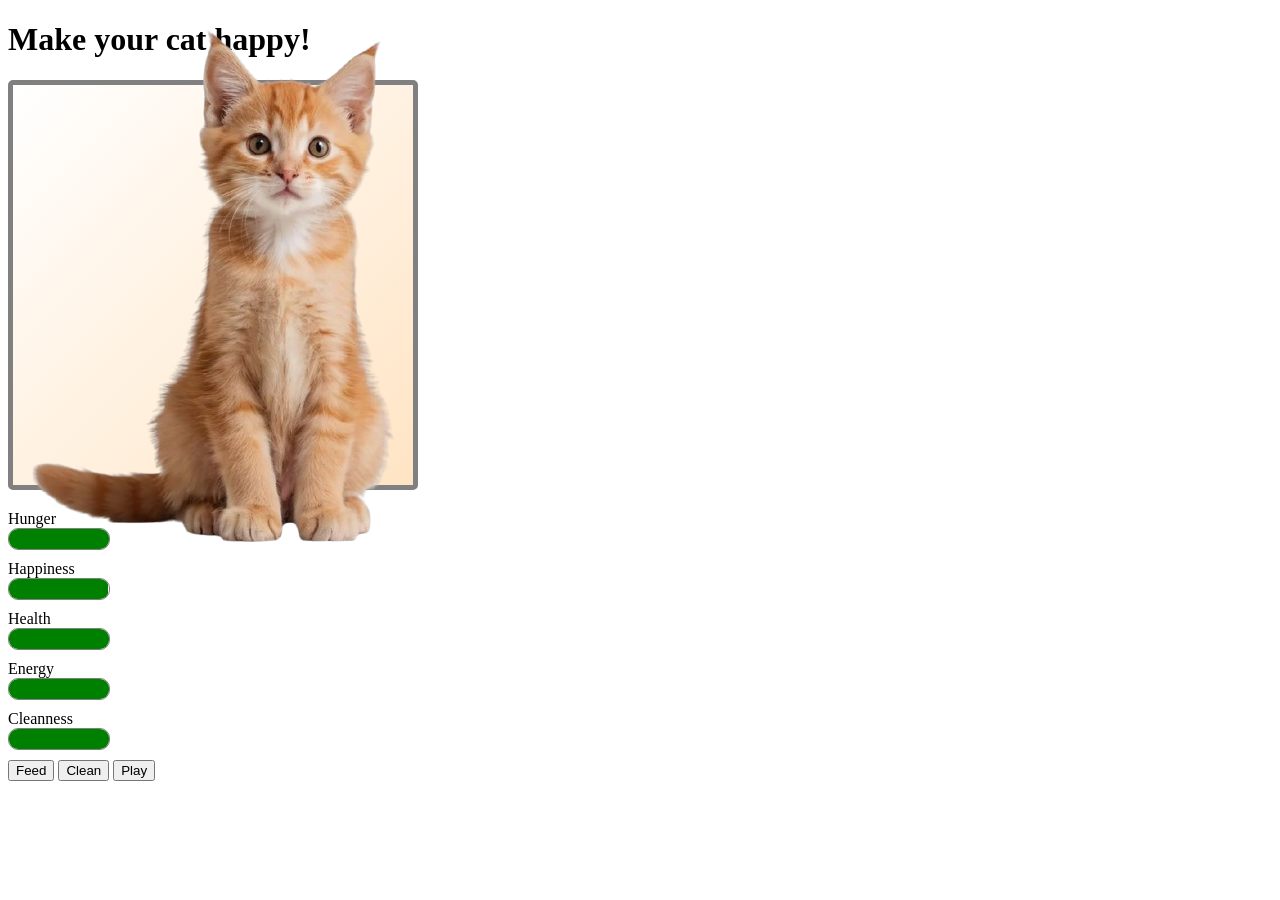
==== cat.html @ 115640b6 "latest update" ====
<!DOCTYPE html>
<html lang="en">
<head>
    <meta charset="UTF-8">
    <meta name="viewport" content="width=device-width, initial-scale=1.0">
    <title>Purrfect Day!</title>
    <link rel="stylesheet" href="style2.css">
</head>
<body>
    <h1>Make your cat happy!</h1>
    <div class="room">
        <div class="pou"><img src="./assets/cat.png" alt="cat" id="cat"></div>
    </div>
    <div class="stats">
        <div class="stat"><label>Hunger</label><div class="bar"><div class="progress" id="hunger-bar"></div></div></div>
        <div class="stat"><label>Happiness</label><div class="bar"><div class="progress" id="happiness-bar"></div></div></div>
        <div class="stat"><label>Health</label><div class="bar"><div class="progress" id="health-bar"></div></div></div>
        <div class="stat"><label>Energy</label><div class="bar"><div class="progress" id="energy-bar"></div></div></div>
        <div class="stat"><label>Cleanness</label><div class="bar"><div class="progress" id="cleanness"></div></div></div>
    </div>
    <div class="actions">
        <button onclick="interactWithCat('feed')">Feed</button>
        <button onclick="interactWithCat('clean')">Clean</button>
        <button onclick="interactWithCat('play')">Play</button>

    </div>
    <script src="script.js"></script>
</body>
</html>
---- style2.css ----
#pou{
    width: 70%;
    height: 70%;
    background-color: white;
    border-radius: 50%;
    display: flex;
    justify-content: center;
    align-items: center;
}

#face{
    font-size: 40px;
    transform: rotate(90deg);
}

.room{
    width: 400px;
    height: 400px;
    background: linear-gradient(to bottom right, white, bisque);
    border: 5px solid grey;
    border-radius: 5px;
    display: flex;
    justify-content: center;
    align-items: center;
}

.stats{
    width: 400px;
    margin-top: 20px;
}

.stat{
    margin-bottom: 10px;
}

.bar{
    width: 100px;
    height: 20px;
    background-color: white;
    border-radius: 10px;
    overflow: hidden;
    border: 1px solid grey;
}

.progress{
    height: 100%;
    background-color: green;
    width: 100%;
    transition: width 0.3%;
}
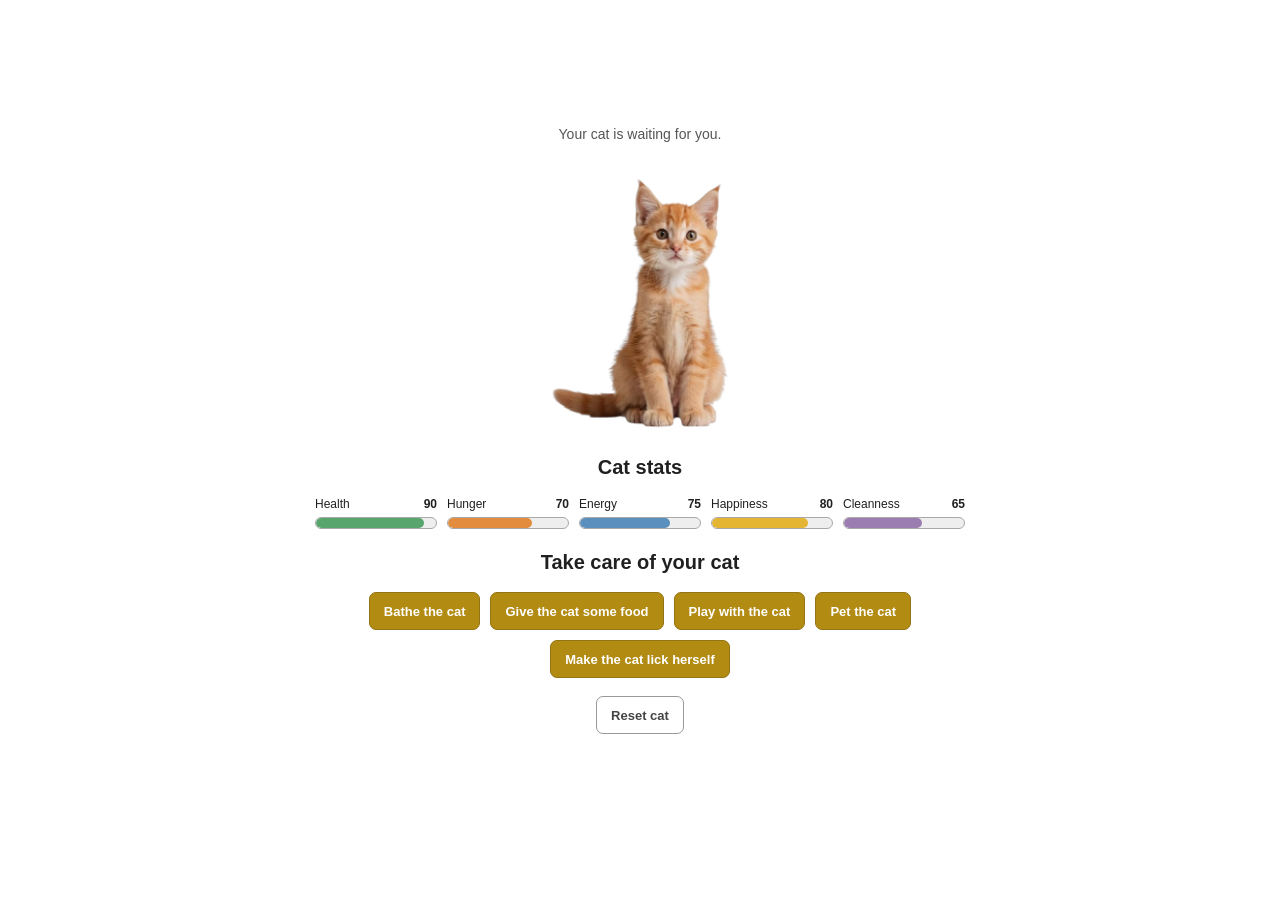
==== commit 9c4ddfa7: "latest" ====
--- a/cat.html
+++ b/cat.html
@@ -1,29 +1,100 @@
-<!DOCTYPE html>
+<!doctype html>
 <html lang="en">
-<head>
-    <meta charset="UTF-8">
-    <meta name="viewport" content="width=device-width, initial-scale=1.0">
-    <title>Purrfect Day!</title>
-    <link rel="stylesheet" href="style2.css">
-</head>
-<body>
-    <h1>Make your cat happy!</h1>
-    <div class="room">
-        <div class="pou"><img src="./assets/cat.png" alt="cat" id="cat"></div>
-    </div>
-    <div class="stats">
-        <div class="stat"><label>Hunger</label><div class="bar"><div class="progress" id="hunger-bar"></div></div></div>
-        <div class="stat"><label>Happiness</label><div class="bar"><div class="progress" id="happiness-bar"></div></div></div>
-        <div class="stat"><label>Health</label><div class="bar"><div class="progress" id="health-bar"></div></div></div>
-        <div class="stat"><label>Energy</label><div class="bar"><div class="progress" id="energy-bar"></div></div></div>
-        <div class="stat"><label>Cleanness</label><div class="bar"><div class="progress" id="cleanness"></div></div></div>
-    </div>
-    <div class="actions">
-        <button onclick="interactWithCat('feed')">Feed</button>
-        <button onclick="interactWithCat('clean')">Clean</button>
-        <button onclick="interactWithCat('play')">Play</button>
+  <head>
+    <meta charset="UTF-8" />
+    <meta name="viewport" content="width=device-width, initial-scale=1.0" />
+    <title>Ask Cat</title>
+    <link rel="stylesheet" href="style2.css" />
+  </head>
+  <body>
+    <main class="cat-page">
+      <section class="cat-app">
+        <p id="message" class="message">Your cat is waiting for you.</p>
 
-    </div>
+        <div class="cat-picture">
+          <img id="cat-image" src="assets/cat.png" alt="Your orange cat" />
+          <img
+            id="food-image"
+            class="food-picture"
+            src="assets/food.png"
+            alt="Cat food"
+          />
+        </div>
+
+        <section class="stats-box">
+          <h2>Cat stats</h2>
+          <div class="stats">
+            <div class="stat">
+              <div class="stat-title">
+                <span>Health</span><strong id="health-number">90</strong>
+              </div>
+              <div class="stat-bar">
+                <div id="health-bar" class="stat-fill green"></div>
+              </div>
+            </div>
+
+            <div class="stat">
+              <div class="stat-title">
+                <span>Hunger</span><strong id="hunger-number">70</strong>
+              </div>
+              <div class="stat-bar">
+                <div id="hunger-bar" class="stat-fill orange"></div>
+              </div>
+            </div>
+
+            <div class="stat">
+              <div class="stat-title">
+                <span>Energy</span><strong id="energy-number">75</strong>
+              </div>
+              <div class="stat-bar">
+                <div id="energy-bar" class="stat-fill blue"></div>
+              </div>
+            </div>
+
+            <div class="stat">
+              <div class="stat-title">
+                <span>Happiness</span><strong id="happiness-number">80</strong>
+              </div>
+              <div class="stat-bar">
+                <div id="happiness-bar" class="stat-fill yellow"></div>
+              </div>
+            </div>
+
+            <div class="stat">
+              <div class="stat-title">
+                <span>Cleanness</span><strong id="cleanness-number">65</strong>
+              </div>
+              <div class="stat-bar">
+                <div id="cleanness-bar" class="stat-fill purple"></div>
+              </div>
+            </div>
+          </div>
+        </section>
+
+        <section class="actions-box">
+          <h2>Take care of your cat</h2>
+          <div class="actions">
+            <button class="action-button" onclick="doAction('bath')">
+              Bathe the cat
+            </button>
+            <button class="action-button" onclick="doAction('eat')">
+              Give the cat some food
+            </button>
+            <button class="action-button" onclick="doAction('play')">
+              Play with the cat
+            </button>
+            <button class="action-button" onclick="doAction('pet')">
+              Pet the cat
+            </button>
+            <button class="action-button" onclick="doAction('lick')">
+              Make the cat lick herself
+            </button>
+          </div>
+          <button class="reset-button" onclick="resetGame()">Reset cat</button>
+        </section>
+      </section>
+    </main>
+
     <script src="script.js"></script>
-</body>
+  </body>
 </html>
--- a/style2.css
+++ b/style2.css
@@ -1,50 +1,272 @@
-#pou{
-    width: 70%;
-    height: 70%;
-    background-color: white;
-    border-radius: 50%;
-    display: flex;
-    justify-content: center;
-    align-items: center;
-}
-
-#face{
-    font-size: 40px;
-    transform: rotate(90deg);
-}
-
-.room{
-    width: 400px;
-    height: 400px;
-    background: linear-gradient(to bottom right, white, bisque);
-    border: 5px solid grey;
-    border-radius: 5px;
-    display: flex;
-    justify-content: center;
-    align-items: center;
-}
-
-.stats{
-    width: 400px;
-    margin-top: 20px;
-}
-
-.stat{
-    margin-bottom: 10px;
-}
-
-.bar{
-    width: 100px;
-    height: 20px;
-    background-color: white;
-    border-radius: 10px;
-    overflow: hidden;
-    border: 1px solid grey;
-}
-
-.progress{
-    height: 100%;
-    background-color: green;
-    width: 100%;
-    transition: width 0.3%;
+* {
+  box-sizing: border-box;
+}
+
+body {
+  margin: 0;
+  background: white;
+  color: #202020;
+  font-family: Arial, Helvetica, sans-serif;
+}
+
+button,
+input {
+  font: inherit;
+}
+
+button {
+  cursor: pointer;
+}
+
+button:focus-visible,
+input:focus-visible {
+  outline: 3px solid #c79a18;
+  outline-offset: 2px;
+}
+
+.cat-page {
+  min-height: 100vh;
+  padding: 110px 20px 40px;
+}
+
+.cat-app {
+  width: 100%;
+  max-width: 650px;
+  margin: 0 auto;
+  text-align: center;
+}
+
+h1 {
+  margin: 0 0 55px;
+  font-size: 28px;
+  line-height: 1.2;
+}
+
+h2 {
+  margin: 0 0 18px;
+  font-size: 20px;
+}
+
+.question-row {
+  display: flex;
+  justify-content: center;
+  gap: 16px;
+  margin: 0 auto;
+}
+
+.question-row input {
+  width: 270px;
+  height: 38px;
+  padding: 0 12px;
+  border: 2px solid #334e68;
+  border-radius: 7px;
+  color: #222;
+}
+
+.question-row button {
+  min-width: 120px;
+  height: 38px;
+  padding: 0 18px;
+  border: 1px solid #947414;
+  border-radius: 7px;
+  background: #b28b13;
+  color: white;
+  font-weight: bold;
+}
+
+.question-row button:hover,
+.action-button:hover {
+  background: #96740c;
+}
+
+.message {
+  min-height: 24px;
+  margin: 16px 0 4px;
+  color: #555;
+  font-size: 14px;
+}
+
+.cat-picture {
+  position: relative;
+  display: flex;
+  align-items: flex-end;
+  justify-content: center;
+  height: 280px;
+  margin: 0 auto 20px;
+  overflow: hidden;
+}
+
+#cat-image {
+  width: 220px;
+  max-height: 270px;
+  object-fit: contain;
+  animation: cat-appear 0.35s ease-out;
+}
+
+.food-picture {
+  position: absolute;
+  right: 28%;
+  bottom: 45px;
+  width: 55px;
+  height: 55px;
+  object-fit: contain;
+  animation: food-pop 0.4s ease-out;
+}
+
+.stats-box,
+.actions-box {
+  width: 100%;
+  margin: 22px auto 0;
+}
+
+.stats {
+  display: grid;
+  grid-template-columns: repeat(5, 1fr);
+  gap: 10px;
+  text-align: left;
+}
+
+.stat {
+  min-width: 0;
+}
+
+.stat-title {
+  display: flex;
+  justify-content: space-between;
+  gap: 4px;
+  margin-bottom: 6px;
+  font-size: 12px;
+}
+
+.stat-title strong {
+  font-size: 12px;
+}
+
+.stat-bar {
+  height: 12px;
+  overflow: hidden;
+  border: 1px solid #a9a9a9;
+  border-radius: 10px;
+  background: #eeeeee;
+}
+
+.stat-fill {
+  height: 100%;
+  border-radius: 10px;
+  transition: width 0.3s ease;
+}
+
+.green {
+  background: #58a66e;
+}
+
+.orange {
+  background: #e38c3d;
+}
+
+.blue {
+  background: #5b8fbe;
+}
+
+.yellow {
+  background: #e4b532;
+}
+
+.purple {
+  background: #9b7db1;
+}
+
+.actions {
+  display: flex;
+  flex-wrap: wrap;
+  justify-content: center;
+  gap: 10px;
+}
+
+.action-button,
+.reset-button {
+  min-height: 38px;
+  padding: 8px 14px;
+  border: 1px solid #947414;
+  border-radius: 7px;
+  background: #b28b13;
+  color: white;
+  font-weight: bold;
+  font-size: 13px;
+}
+
+.reset-button {
+  margin-top: 18px;
+  border-color: #999;
+  background: white;
+  color: #444;
+}
+
+.reset-button:hover {
+  background: #eeeeee;
+}
+
+@keyframes cat-appear {
+  from {
+    opacity: 0.5;
+    transform: translateY(12px);
+  }
+
+  to {
+    opacity: 1;
+    transform: translateY(0);
+  }
+}
+
+@keyframes food-pop {
+  from {
+    opacity: 0;
+    transform: scale(0.6);
+  }
+
+  to {
+    opacity: 1;
+    transform: scale(1);
+  }
+}
+
+@media (max-width: 600px) {
+  .cat-page {
+    padding-top: 70px;
+  }
+
+  h1 {
+    margin-bottom: 35px;
+    font-size: 25px;
+  }
+
+  .question-row {
+    gap: 8px;
+  }
+
+  .question-row input {
+    width: calc(100% - 110px);
+  }
+
+  .question-row button {
+    min-width: 102px;
+    padding: 0 10px;
+  }
+
+  .stats {
+    grid-template-columns: repeat(2, 1fr);
+    gap: 14px 12px;
+  }
+
+  .cat-picture {
+    height: 240px;
+  }
+
+  #cat-image {
+    max-height: 235px;
+  }
+
+  .food-picture {
+    right: 17%;
+  }
 }
